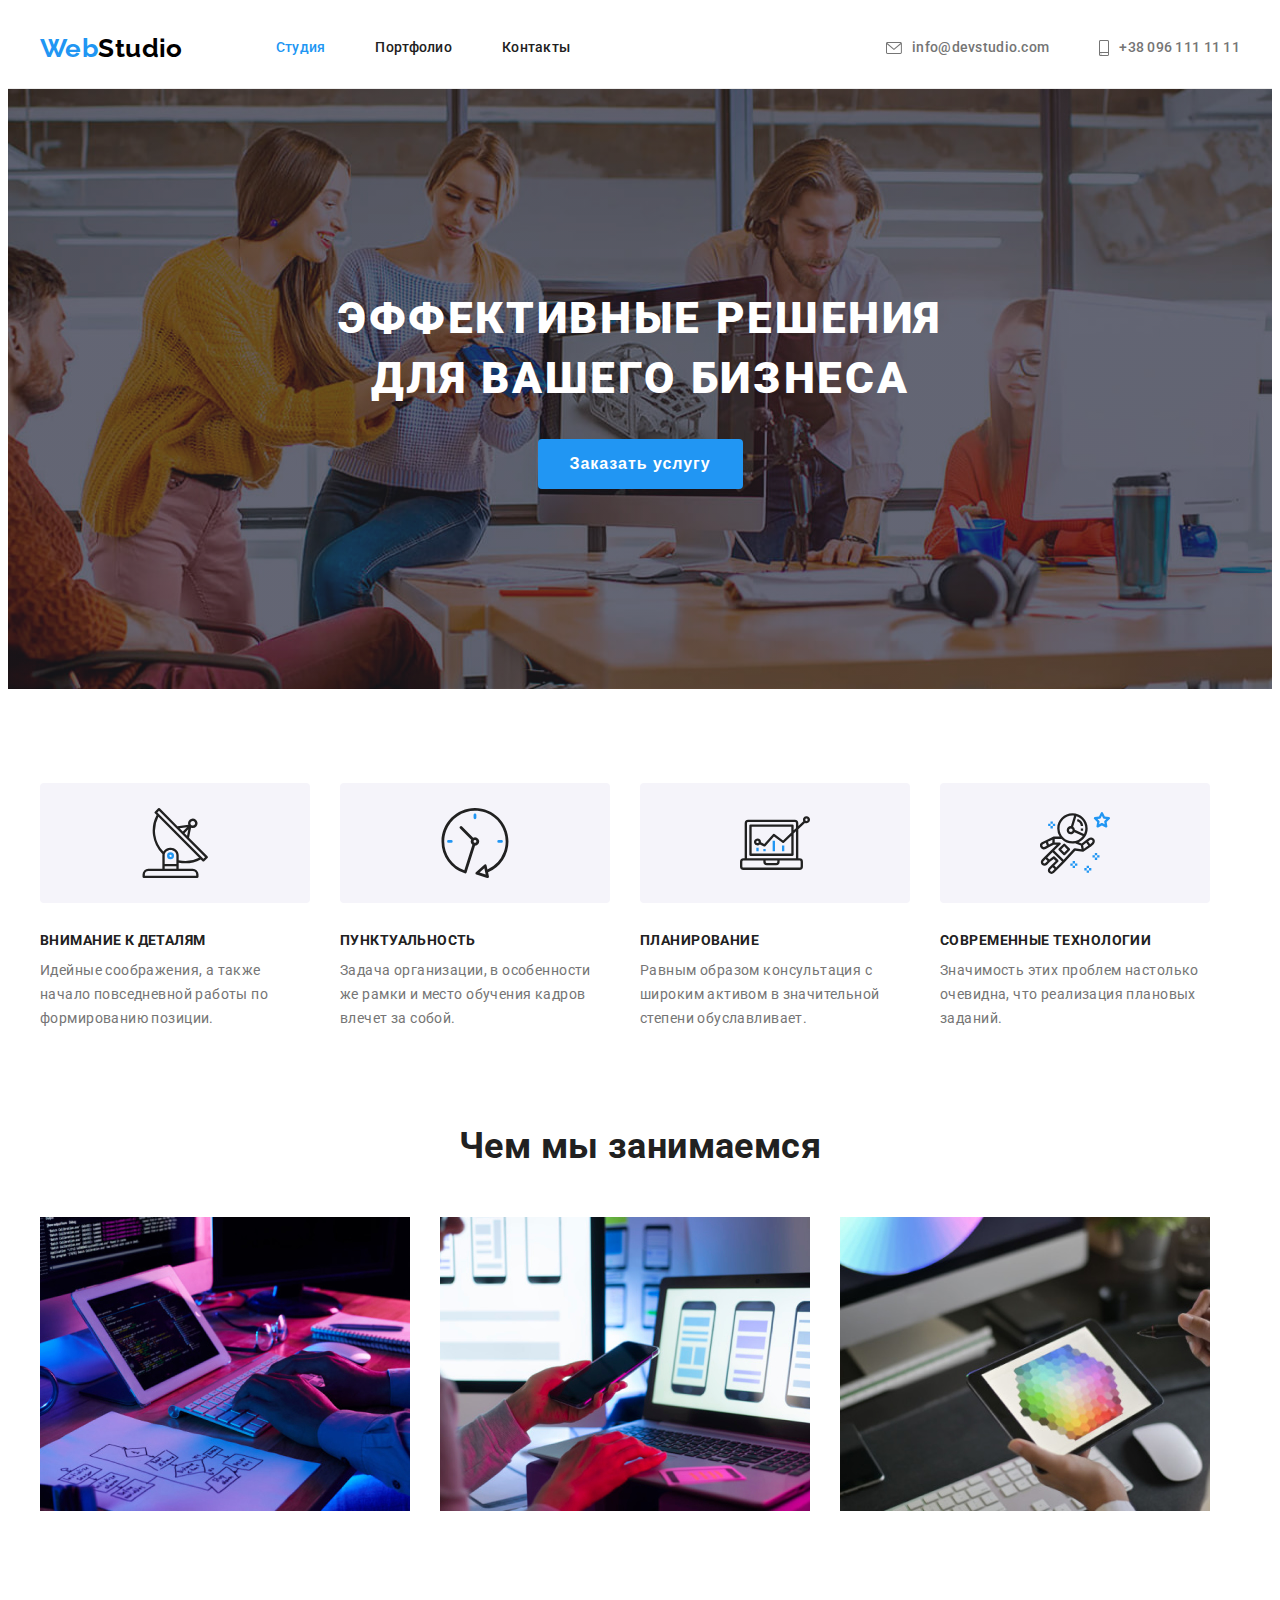
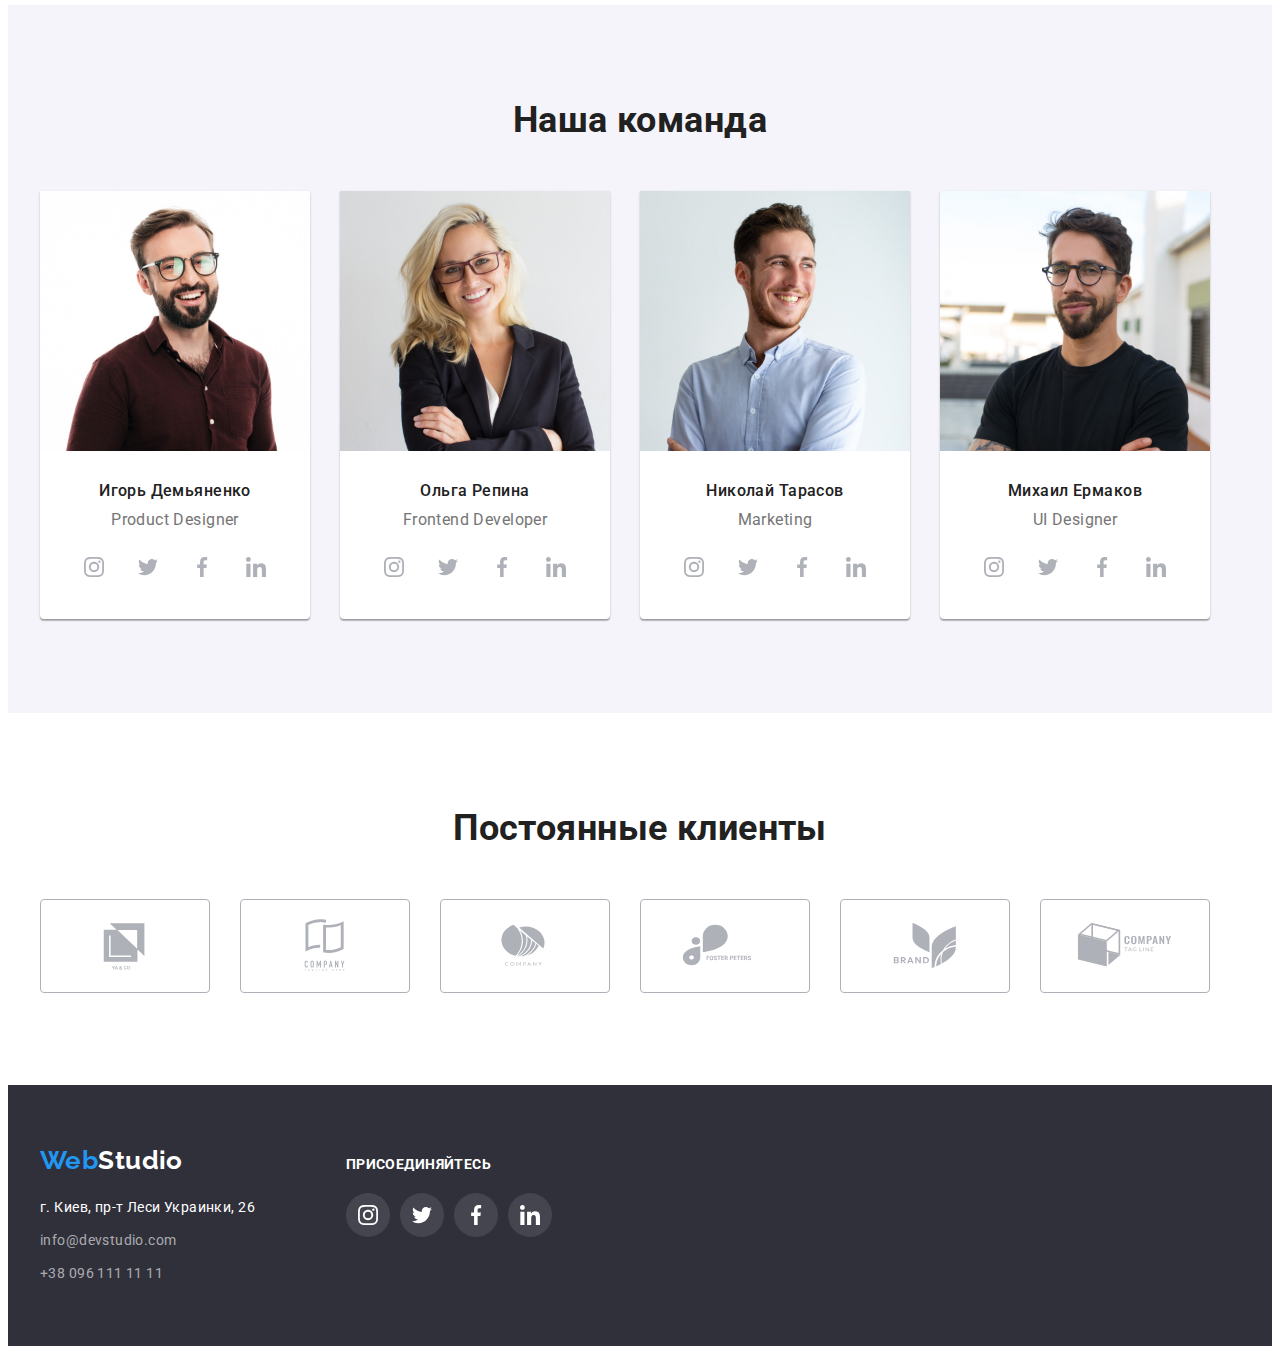
==== index.html @ b73046c8 "Initial commit" ====
<!DOCTYPE html>
<html lang="ru">
   <head>
      <meta charset="UTF-8" />
      <meta http-equiv="X-UA-Compatible" content="IE=edge" />
      <meta name="viewport" content="width=device-width, initial-scale=1.0" />
      <title>WebStudio</title>
      <link rel="preconnect" href="https://fonts.googleapis.com" />
      <link rel="preconnect" href="https://fonts.gstatic.com" crossorigin />
      <link
         href="https://fonts.googleapis.com/css2?family=Raleway:wght@700&family=Roboto:wght@400;500;700;900&display=swap"
         rel="stylesheet"
      />
      <link
         rel="stylesheet"
         href="https://cdnjs.cloudflare.com/ajax/libs/modern-normalize/1.1.0/modern-normalize.min.css"
         integrity="sha512-wpPYUAdjBVSE4KJnH1VR1HeZfpl1ub8YT/NKx4PuQ5NmX2tKuGu6U/JRp5y+Y8XG2tV+wKQpNHVUX03MfMFn9Q=="
         crossorigin="anonymous"
         referrerpolicy="no-referrer"
      />
      <link rel="stylesheet" href="./css/styles.css" />
   </head>
   <body>
      <!-- head of title -->
      <header class="header">
         <div class="container header-flex">
            <!-- navigations -->
            <nav class="header-flex">
               <!-- logo -->
               <a class="logo link" href="./index.html">
                  <span class="logo-web">Web</span>Studio
               </a>
               <ul class="list nav-bar">
                  <li class="nav-item">
                     <a class="nav-link current link" href="./index.html">Студия</a>
                  </li>
                  <li class="nav-item">
                     <a class="nav-link link" href="./portfolio.html">Портфолио</a>
                  </li>
                  <li class="nav-item"><a class="nav-link link" href="">Контакты</a></li>
               </ul>
            </nav>
            <!-- address: mail and tel -->
            <ul class="list nav-bar">
               <li class="nav-item">
                  <a class="contact link" href="mailto:info@devstudio.com"
                     ><svg class="nav-svg" width="16" height="12">
                        <use href="./images/icons.svg#mail"></use></svg
                     >info@devstudio.com</a
                  >
               </li>
               <li class="nav-item">
                  <a class="contact link" href="tel:+380961111111">
                     <svg class="nav-svg" width="10" height="16">
                        <use href="./images/icons.svg#phone"></use></svg
                     >+38 096 111 11 11</a
                  >
               </li>
            </ul>
         </div>
      </header>
      <!-- main content -->
      <main>
         <!-- hero -->
         <section class="hero">
            <div class="container">
               <h1 class="hero-title">Эффективные решения для вашего бизнеса</h1>
               <button class="hero-button" type="button">Заказать услугу</button>
            </div>
         </section>
         <!-- features -->
         <section class="section">
            <div class="container">
               <!--? hide h2 -->
               <h2 class="hide">Преимущества</h2>
               <ul class="list features">
                  <li class="features-item">
                     <div class="features-svg">
                        <svg class="features-svg-icon" width="70" height="70">
                           <use href="./images/icons.svg#features-1"></use>
                        </svg>
                     </div>
                     <h3 class="features-title">Внимание к деталям</h3>
                     <p class="features-text">
                        Идейные соображения, а также начало повседневной работы по формированию
                        позиции.
                     </p>
                  </li>
                  <li class="features-item">
                     <div class="features-svg">
                        <svg class="features-svg-icon" width="70" height="70">
                           <use href="./images/icons.svg#features-2"></use>
                        </svg>
                     </div>
                     <h3 class="features-title">Пунктуальность</h3>
                     <p class="features-text">
                        Задача организации, в особенности же рамки и место обучения кадров влечет за
                        собой.
                     </p>
                  </li>
                  <li class="features-item">
                     <div class="features-svg">
                        <svg class="features-svg-icon" width="70" height="70">
                           <use href="./images/icons.svg#features-3"></use>
                        </svg>
                     </div>
                     <h3 class="features-title">Планирование</h3>
                     <p class="features-text">
                        Равным образом консультация с широким активом в значительной степени
                        обуславливает.
                     </p>
                  </li>
                  <li class="features-item">
                     <div class="features-svg">
                        <svg class="features-svg-icon" width="70" height="70">
                           <use href="./images/icons.svg#features-4"></use>
                        </svg>
                     </div>
                     <h3 class="features-title">Современные технологии</h3>
                     <p class="features-text">
                        Значимость этих проблем настолько очевидна, что реализация плановых заданий.
                     </p>
                  </li>
               </ul>
            </div>
         </section>
         <!-- works -->
         <section class="works-section">
            <div class="container">
               <h2 class="section-title works-title">Чем мы занимаемся</h2>
               <ul class="list works">
                  <li class="works-item">
                     <img src="./images/img-1.jpg" width="370" height="294" alt="разработка ПО" />
                  </li>
                  <li class="works-item">
                     <img
                        src="./images/img-2.jpg"
                        width="370"
                        height="294"
                        alt="разработка макета приложения на смартфон"
                     />
                  </li>
                  <li class="works-item">
                     <img
                        src="./images/img-3.jpg"
                        width="370"
                        height="294"
                        alt="разработка графической части"
                     />
                  </li>
               </ul>
            </div>
         </section>
         <!-- workers -->
         <section class="section worker">
            <div class="container">
               <h2 class="section-title worker-title">Наша команда</h2>
               <ul class="list worker-list">
                  <li class="worker-card">
                     <img
                        width="270"
                        height="260"
                        src="./images/img-4.jpg"
                        alt="фото первого члена команды"
                     />
                     <div class="card">
                        <h3 class="worker-name">Игорь Демьяненко</h3>
                        <p class="worker-position">Product Designer</p>
                        <ul class="social list">
                           <li class="social-svg">
                              <a class="social-link" href="https://www.instagram.com/"
                                 ><svg width="20" height="20">
                                    <use
                                       class="social-icon"
                                       href="./images/icons.svg#instagram"
                                    ></use></svg
                              ></a>
                           </li>
                           <li class="social-svg">
                              <a class="social-link" href="https://twitter.com/"
                                 ><svg width="20" height="20">
                                    <use
                                       class="social-icon"
                                       href="./images/icons.svg#twitter"
                                    ></use></svg
                              ></a>
                           </li>
                           <li class="social-svg">
                              <a class="social-link" href="https://www.facebook.com/"
                                 ><svg width="20" height="20">
                                    <use
                                       class="social-icon"
                                       href="./images/icons.svg#facebook"
                                    ></use></svg
                              ></a>
                           </li>
                           <li class="social-svg">
                              <a class="social-link" href="https://www.linkedin.com/"
                                 ><svg width="20" height="20">
                                    <use
                                       class="social-icon"
                                       href="./images/icons.svg#linkedin"
                                    ></use></svg
                              ></a>
                           </li>
                        </ul>
                     </div>
                  </li>
                  <li class="worker-card">
                     <img
                        width="270"
                        height="260"
                        src="./images/img-5.jpg"
                        alt="фото второго члена команды"
                     />
                     <div class="card">
                        <h3 class="worker-name">Ольга Репина</h3>
                        <p class="worker-position">Frontend Developer</p>
                        <ul class="social list">
                           <li class="social-svg">
                              <a class="social-link" href="https://www.instagram.com/"
                                 ><svg width="20" height="20">
                                    <use
                                       class="social-icon"
                                       href="./images/icons.svg#instagram"
                                    ></use></svg
                              ></a>
                           </li>
                           <li class="social-svg">
                              <a class="social-link" href="https://twitter.com/"
                                 ><svg width="20" height="20">
                                    <use
                                       class="social-icon"
                                       href="./images/icons.svg#twitter"
                                    ></use></svg
                              ></a>
                           </li>
                           <li class="social-svg">
                              <a class="social-link" href="https://www.facebook.com/"
                                 ><svg width="20" height="20">
                                    <use
                                       class="social-icon"
                                       href="./images/icons.svg#facebook"
                                    ></use></svg
                              ></a>
                           </li>
                           <li class="social-svg">
                              <a class="social-link" href="https://www.linkedin.com/"
                                 ><svg width="20" height="20">
                                    <use
                                       class="social-icon"
                                       href="./images/icons.svg#linkedin"
                                    ></use></svg
                              ></a>
                           </li>
                        </ul>
                     </div>
                  </li>
                  <li class="worker-card">
                     <img
                        width="270"
                        height="260"
                        src="./images/img-6.jpg"
                        alt="фото третьего члена команды"
                     />
                     <div class="card">
                        <h3 class="worker-name">Николай Тарасов</h3>
                        <p class="worker-position">Marketing</p>
                        <ul class="social list">
                           <li class="social-svg">
                              <a class="social-link" href="https://www.instagram.com/"
                                 ><svg width="20" height="20">
                                    <use
                                       class="social-icon"
                                       href="./images/icons.svg#instagram"
                                    ></use></svg
                              ></a>
                           </li>
                           <li class="social-svg">
                              <a class="social-link" href="https://twitter.com/"
                                 ><svg width="20" height="20">
                                    <use
                                       class="social-icon"
                                       href="./images/icons.svg#twitter"
                                    ></use></svg
                              ></a>
                           </li>
                           <li class="social-svg">
                              <a class="social-link" href="https://www.facebook.com/"
                                 ><svg width="20" height="20">
                                    <use
                                       class="social-icon"
                                       href="./images/icons.svg#facebook"
                                    ></use></svg
                              ></a>
                           </li>
                           <li class="social-svg">
                              <a class="social-link" href="https://www.linkedin.com/"
                                 ><svg width="20" height="20">
                                    <use
                                       class="social-icon"
                                       href="./images/icons.svg#linkedin"
                                    ></use></svg
                              ></a>
                           </li>
                        </ul>
                     </div>
                  </li>
                  <li class="worker-card">
                     <img
                        width="270"
                        height="260"
                        src="./images/img-7.jpg"
                        alt="фото четвертого члена команды"
                     />
                     <div class="card">
                        <h3 class="worker-name">Михаил Ермаков</h3>
                        <p class="worker-position">UI Designer</p>
                        <ul class="social list">
                           <li class="social-svg">
                              <a class="social-link" href="https://www.instagram.com/"
                                 ><svg width="20" height="20">
                                    <use
                                       class="social-icon"
                                       href="./images/icons.svg#instagram"
                                    ></use></svg
                              ></a>
                           </li>
                           <li class="social-svg">
                              <a class="social-link" href="https://twitter.com/"
                                 ><svg width="20" height="20">
                                    <use
                                       class="social-icon"
                                       href="./images/icons.svg#twitter"
                                    ></use></svg
                              ></a>
                           </li>
                           <li class="social-svg">
                              <a class="social-link" href="https://www.facebook.com/"
                                 ><svg width="20" height="20">
                                    <use
                                       class="social-icon"
                                       href="./images/icons.svg#facebook"
                                    ></use></svg
                              ></a>
                           </li>
                           <li class="social-svg">
                              <a class="social-link" href="https://www.linkedin.com/"
                                 ><svg width="20" height="20">
                                    <use
                                       class="social-icon"
                                       href="./images/icons.svg#linkedin"
                                    ></use></svg
                              ></a>
                           </li>
                        </ul>
                     </div>
                  </li>
               </ul>
            </div>
         </section>
         <!-- clients -->
         <section class="section">
            <div class="container">
               <h2 class="clients-title">Постоянные клиенты</h2>
               <ul class="list clients-list">
                  <li class="clients-item">
                     <a href="" class="clients-link">
                        <svg width="106" height="60" class="clients-icon">
                           <use href="./images/icons.svg#logo"></use>
                        </svg>
                     </a>
                  </li>
                  <li class="clients-item">
                     <a href="" class="clients-link">
                        <svg width="106" height="60" class="clients-icon">
                           <use href="./images/icons.svg#logo-1"></use>
                        </svg>
                     </a>
                  </li>
                  <li class="clients-item">
                     <a href="" class="clients-link">
                        <svg width="106" height="60" class="clients-icon">
                           <use href="./images/icons.svg#logo-2"></use>
                        </svg>
                     </a>
                  </li>
                  <li class="clients-item">
                     <a href="" class="clients-link">
                        <svg width="106" height="60" class="clients-icon">
                           <use href="./images/icons.svg#logo-3"></use>
                        </svg>
                     </a>
                  </li>
                  <li class="clients-item">
                     <a href="" class="clients-link">
                        <svg width="106" height="60" class="clients-icon">
                           <use href="./images/icons.svg#logo-4"></use>
                        </svg>
                     </a>
                  </li>
                  <li class="clients-item">
                     <a href="" class="clients-link">
                        <svg width="106" height="60" class="clients-icon">
                           <use href="./images/icons.svg#logo-5"></use>
                        </svg>
                     </a>
                  </li>
               </ul>
            </div>
         </section>
      </main>
      <!-- content of footer -->
      <footer class="footer">
         <div class="container flex-container">
            <!-- logo -->
            <div class="footer-address">
               <a class="logo link" href="./index.html">
                  <span class="logo-web">Web</span><span class="logo-studio">Studio</span>
               </a>
               <address class="address">
                  <ul class="list">
                     <li class="address-item">
                        <a class="footer-physical link" href="">г. Киев, пр-т Леси Украинки, 26</a>
                     </li>
                     <li class="address-item">
                        <a class="footer-contact link" href="mailto:info@devstudio.com"
                           >info@devstudio.com</a
                        >
                     </li>
                     <li class="address-item">
                        <a class="footer-contact link" href="tel:+380961111111"
                           >+38 096 111 11 11</a
                        >
                     </li>
                  </ul>
               </address>
            </div>
            <div class="footer-social">
               <strong class="action">присоединяйтесь</strong>
               <ul class="social list">
                  <li class="social-svg">
                     <a class="social-link" href="https://www.instagram.com/"
                        ><svg width="20" height="20">
                           <use class="social-icon" href="./images/icons.svg#instagram"></use></svg
                     ></a>
                  </li>
                  <li class="social-svg">
                     <a class="social-link" href="https://twitter.com/"
                        ><svg width="20" height="20">
                           <use class="social-icon" href="./images/icons.svg#twitter"></use></svg
                     ></a>
                  </li>
                  <li class="social-svg">
                     <a class="social-link" href="https://www.facebook.com/"
                        ><svg width="20" height="20">
                           <use class="social-icon" href="./images/icons.svg#facebook"></use></svg
                     ></a>
                  </li>
                  <li class="social-svg">
                     <a class="social-link" href="https://www.linkedin.com/"
                        ><svg width="20" height="20">
                           <use class="social-icon" href="./images/icons.svg#linkedin"></use></svg
                     ></a>
                  </li>
               </ul>
            </div>
         </div>
      </footer>
   </body>
</html>
---- css/styles.css ----
:root {
   --text-color: #212121;
   --second-text-color: #757575;
   --accent-color: #2196F3;
   --main-color: #FFFFFF;
   --theme-color: #F5F4FA;
   --second-theme-color: #2F303A;
   --icons-color: #AFB1B8;

   /* Grid */
   --items: 1;
   --indent: 30px;
}
body {
   font-family: 'Roboto', sans-serif;
   color: var(--text-color);
   background-color: var(--main-color);
   font-size: 14px;
   letter-spacing: 0.03em;
}
h1, h2, h3, h4, h5, h6, p, ul {
   margin: 0;
   padding: 0;
}
img {
   display: block;
}

/** Utility class */

.list {
   list-style: none;
}
.link {
   text-decoration: none;
   color: var(--text-color);
   padding: 0;
   margin: 0;
}
.section-title {
   font-weight: 700;
   font-size: 36px;
   line-height: 1.17;
   text-align: center; 
}
.container {
   width: 1200px;
   margin-left: auto;
   margin-right: auto;
   padding-left: 15px;
   padding-right: 15px;
}
.section {
   padding-top: 94px;
   padding-bottom: 94px;
}
.flex-container {
   display: flex;
   flex-wrap: wrap;
   align-items: baseline;
}
.hide {
   position: absolute;
   white-space: nowrap;
   width: 1px;
   height: 1px;
   overflow: hidden;
   border: 0;
   padding: 0;
   clip: rect(0 0 0 0);
   clip-path: inset(50%);
   margin: -1px;
}
/*
   |============================
   | Grid in flex-box
   |============================
*/
.grid {
   display: flex;
   flex-wrap: wrap;
   margin: calc(-1 * var(--indent) / 2);
}
.grid-item {
   flex-basis: calc((100% - var(--indent) * var(--items)) / var(--items));
   margin: calc(var(--indent) / 2);
}

/** HEADER */
.header {
   border-bottom: 1px solid #ECECEC
}
.nav-bar {
   display: flex;
   margin-left: auto;
}
.contact.link {
   display: flex;
   align-items: center;
}
.nav-svg {
   margin-right: 10px;
   fill: var(--second-text-color);
}
.header-flex {
   display: flex;
   align-items: center;
}
/*! 2 способа запомнить  */
/* .nav-item:not(:first-child) {
   margin-left: 50px;
} */
.nav-item + .nav-item {
   margin-left: 50px; 
}
.logo {
   display: block;
   padding: 24px 0;
   margin-right: 93px;

   font-family: 'Raleway', sans-serif;
   font-weight: 700;
   font-size: 26px;
   line-height: 1.19;
   color: #000000;
}
.logo-web {
   color: var(--accent-color);
}
.logo-studio {
   color: var(--main-color);
}
.nav-link,
.contact {
   padding: 32px 0;
   display: block;
   
   font-weight: 500;
   line-height: 1.14;
   letter-spacing: 0.02em;
   color: var(--text-color);
}  
.contact {
   color: var(--second-text-color);
}
.nav-link:hover,
.nav-link:focus,
.contact:focus,
.contact:hover,
.current {
   color: var(--accent-color);
}
.nav-link:hover .nav-svg,
.nav-link:focus .nav-svg,
.contact:focus .nav-svg,
.contact:hover .nav-svg {
   fill: currentColor;
}

/* * HERO SECTION */

.hero {
   background-image: 
      linear-gradient(rgba(47, 48, 58, 0.4), rgba(47, 48, 58, 0.4)),
      url(../images/hero.jpg);
   background-color: #C4C4C4;
   margin: 0 auto;
   max-width: 1600px;
   background-position: center;
   padding-top: 200px;
   padding-bottom: 200px;
}
.hero-title {
   max-width: 700px;
   margin-left: auto;
   margin-right: auto;
   font-weight: 900;
   font-size: 44px;
   line-height: 1.36;
   text-align: center;
   letter-spacing: 0.06em;
   text-transform: uppercase;
   color: var(--main-color);
}
.hero-button {
   margin-top: 30px;
   margin-left: auto;
   margin-right: auto;
   padding: 10px 32px;
   border: none;
   border-radius: 4px;

   background-color: var(--accent-color);
   font-weight: 700;
   font-size: 16px;
   line-height: 1.88;
   display: flex;
   align-items: center;
   text-align: center;
   letter-spacing: 0.06em;
   cursor: pointer;
   color: var(--main-color);
}
.hero-button:focus,
.hero-button:hover {
   background-color: #188CE8;
}

/* * FEATURES SECTION */
.features {
   display: flex;
}
.features-item {
   flex-basis: 270px;
}
.features-item + .features-item {
   margin-left: 30px;
}
.features-svg {
   display: flex;
   width: 270px;
   height: 120px;
   background-color: var(--theme-color);
   align-items: center;
   justify-content: center;
   border-radius: 4px;
   margin-bottom: 30px;
}
.features-title {
   margin-bottom: 10px;
   font-weight: 700;
   line-height: 1.14;
   text-transform: uppercase;
   font-size: 14px;
}
.features-text {
   font-weight: 400;
   line-height: 1.71;
   text-align: left;
   vertical-align: top;
   color: var(--second-text-color);
}

/* * WORKS SECTION */
.works-section {
   padding-bottom: 94px;
}
.works {
   display: flex;
}
.works-title {
   margin-bottom: 50px;
}
.works-item + .works-item {
   margin-left: 30px;
}

/* * WORKERS SECTION */

.worker {
   background-color: var(--theme-color);
}
.worker-list {
   display: flex;
}
.card {
   text-align: center;
   padding-top: 30px;
   padding-bottom: 30px;
}
.worker-title {
   margin-bottom: 50px;
}
.worker-card {
   flex-basis: 270px;
   background-color: var(--main-color);
   font-size: 16px;
   line-height: 1.19;
   box-shadow: 0px 1px 3px rgba(0, 0, 0, 0.12),
   0px 1px 1px rgba(0, 0, 0, 0.14),
   0px 2px 1px rgba(0, 0, 0, 0.2);
   border-radius: 0px 0px 4px 4px;
}
.worker-card+.worker-card {
   margin-left: 30px;
}
.worker-name {
   margin-bottom: 10px;
   font-weight: 500;
   font-size: 16px;
}
.worker-position {
   margin-bottom: 16px;
   font-weight: 400;
   color: var(--second-text-color);
}
.social {
   display: flex;
   justify-content: center;
}
.social-svg:not(:last-child) {
   margin-right: 10px;
}
.social-link {
   display: flex;
   width: 44px;
   height: 44px;
   border-radius: 50%;
   align-items: center;
   justify-content: center;
}
.social-link:hover .social-icon,
.social-link:focus .social-icon {
   fill: var(--main-color);
}
.social-link:hover,
.social-link:focus {
   background-color: var(--accent-color);
}
.social-icon {
   fill: var(--icons-color);
}
/* * PROJECTS */
.buttons-list {
   display: flex;
   margin-bottom: 50px;
   justify-content: center;
}
.project-button:focus,
.project-button:hover,
.project-button.active {
   background-color: var(--accent-color);
   color: var(--main-color);
   box-shadow: 0px 3px 1px rgba(0, 0, 0, 0.1),
   0px 1px 2px rgba(0, 0, 0, 0.08),
   0px 2px 2px rgba(0, 0, 0, 0.12);
}
.project-button {
   border: none;
   border-radius: 4px;
   padding: 6px 22px;

   background-color: var(--theme-color);
   color: var(--text-color);
   font-weight: 500;
   font-size: 16px;
   line-height: 1.62;
   text-align: center;
   cursor: pointer;
}
.buttons-item+.buttons-item {
   margin-left: 8px;
}
/*! 2 способа позиционирования  */
/* .project-list {
   display: flex;
   flex-wrap: wrap;
   justify-content: space-between;
}
.project-card {
   width: 370px;
   margin-bottom: 30px;
}
.project-card:nth-last-child(-n+3) {
   margin: 0;
} */
.project-list {
   --items: 9;
}
.card-container {
   padding: 24px 20px;
   border-left: 1px solid #EEEEEE;
   border-bottom: 1px solid #EEEEEE;
   border-right: 1px solid #EEEEEE;
}
.project-link {
   display: block;
}
.project-link:hover,
.project-link:focus {
   box-shadow: 0px 1px 1px rgba(0, 0, 0, 0.12),
   0px 4px 4px rgba(0, 0, 0, 0.06),
   1px 4px 6px rgba(0, 0, 0, 0.16);
}
.project-title {
   margin-bottom: 4px;
   text-align: left;
   font-weight: 700;
   font-size: 18px;
   line-height: 2;
   letter-spacing: 0.06em;
}
.project-text {
   text-align: left;
   font-weight: 400;
   font-size: 16px;
   line-height: 1.88;
   color: var(--second-text-color);
}

/* * CLIENTS  */
.clients-title {
   margin-bottom: 50px;
   font-weight: 700;
   font-size: 36px;
   line-height: 1.17;
   text-align: center;
}
.clients-list {
   display: flex;
}
.clients-item {
   width: 170px;
   height: 92px;
}
.clients-item+.clients-item {
   margin-left: 30px;
}
.clients-link {
   display: flex;
   height: 100%;
   justify-content: center;
   align-items: center;
   border: 1px solid var(--icons-color);
   border-radius: 4px;
}
.clients-link:hover .clients-icon,
.clients-link:focus .clients-icon{
   fill: var(--accent-color);
}
.clients-link:hover,
.clients-link:focus {
   border-color: var(--accent-color);
}
.clients-icon {
   fill: var(--icons-color);
}

/* * FOOTER CONTENT * */

.footer {
   padding-top: 60px;
   background-color: var(--second-theme-color);
   padding-bottom: 60px;
}
.footer .logo {
   padding: 0;
   margin-bottom: 20px;
}
.address-item + .address-item {
   margin-top: 9px;
}
.footer-contact {
   font-weight: 400;
   line-height: 1.71;
   color: rgba(255, 255, 255, 0.6);
   font-style: normal;
}
.footer-physical {
   color: var(--main-color);
   font-weight: 400;
   line-height: 1.71;
   font-style: normal;
}
.footer-contact:hover,
.footer-contact:focus
{
   color: var(--accent-color);
}
.flex {
   display: flex;
}
.footer-social {
   margin-left: 70px;
}
.action {
   display: block;
   color: var(--main-color);
   font-weight: 700;
   text-transform: uppercase;
   line-height: 1.14;
   margin-bottom: 20px;
}
.footer-social {
   align-items: baseline;
}
.footer-social .social-link {
   background-color: rgba(255, 255, 255, 0.1);
}
.footer-social .social-icon {
   fill: var(--main-color);
}
.footer-social .social-link:hover,
.footer-social .social-link:focus {
   background-color: var(--accent-color);
}
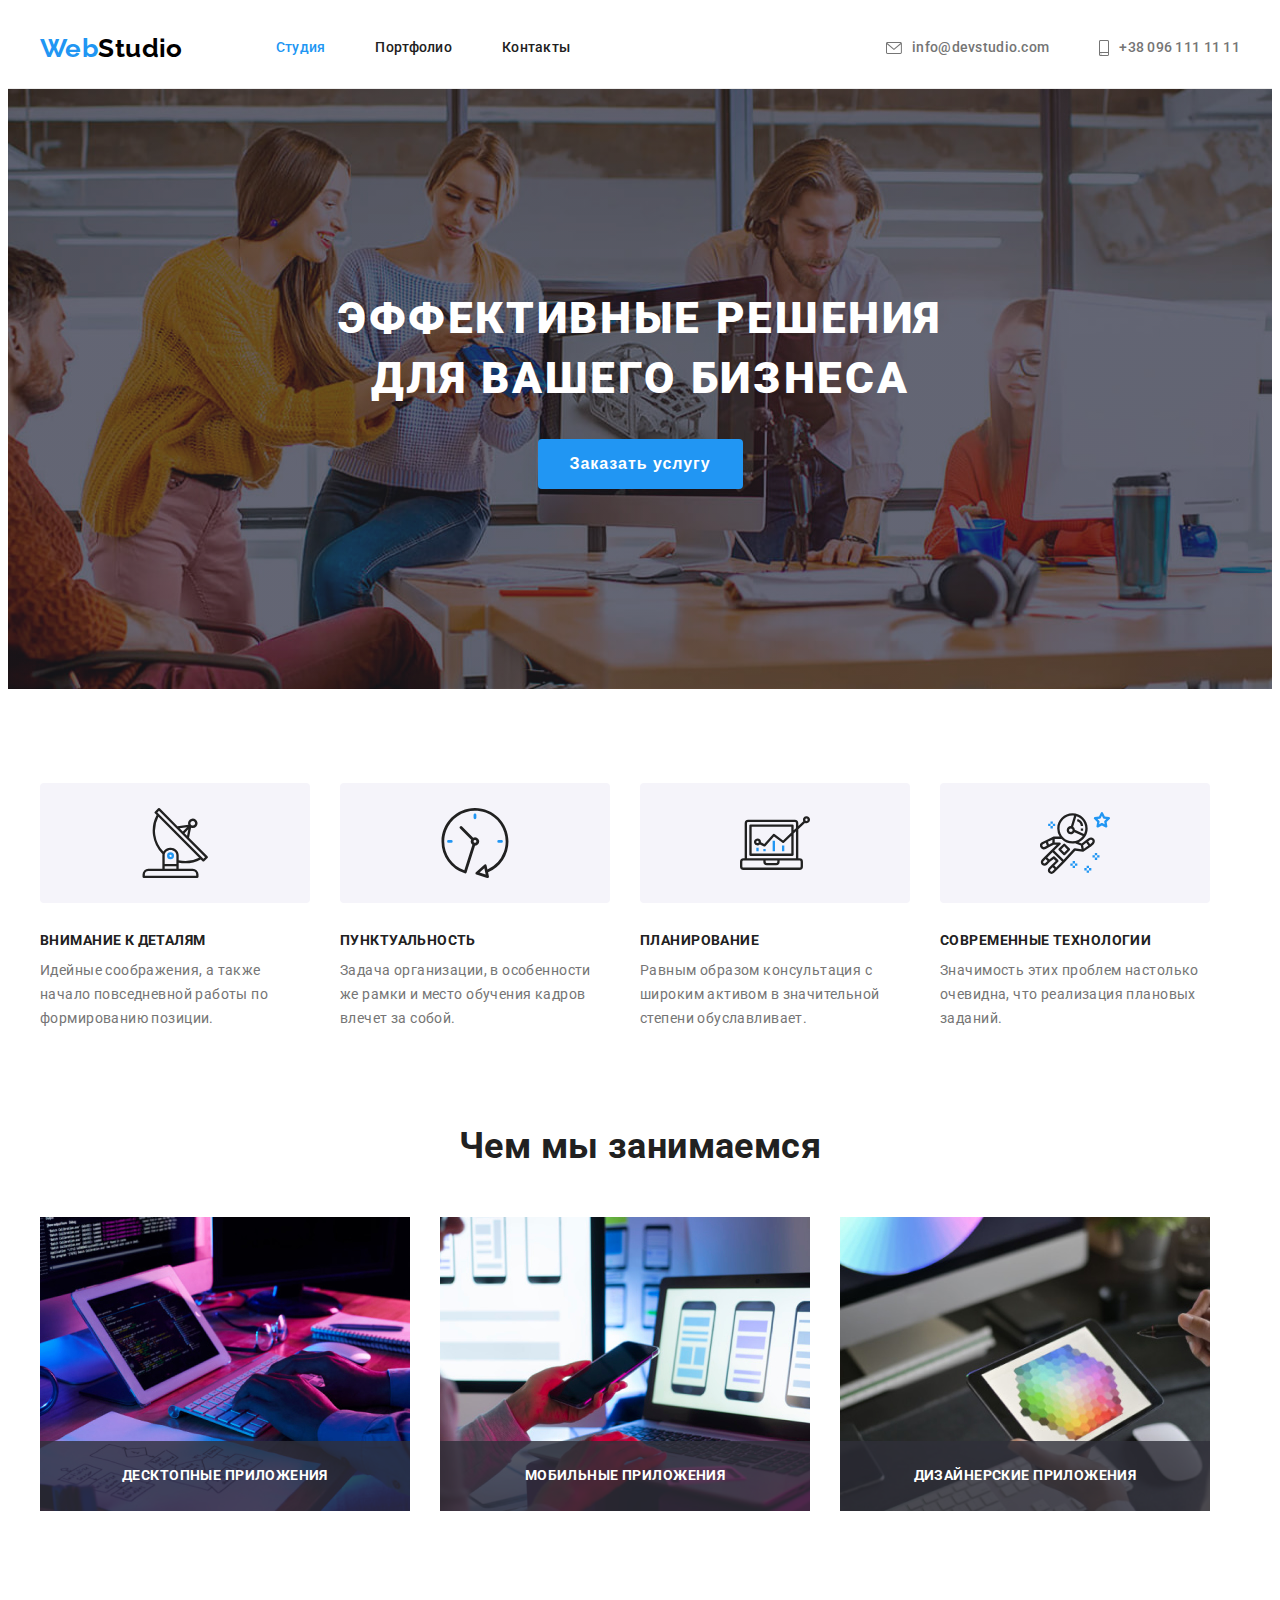
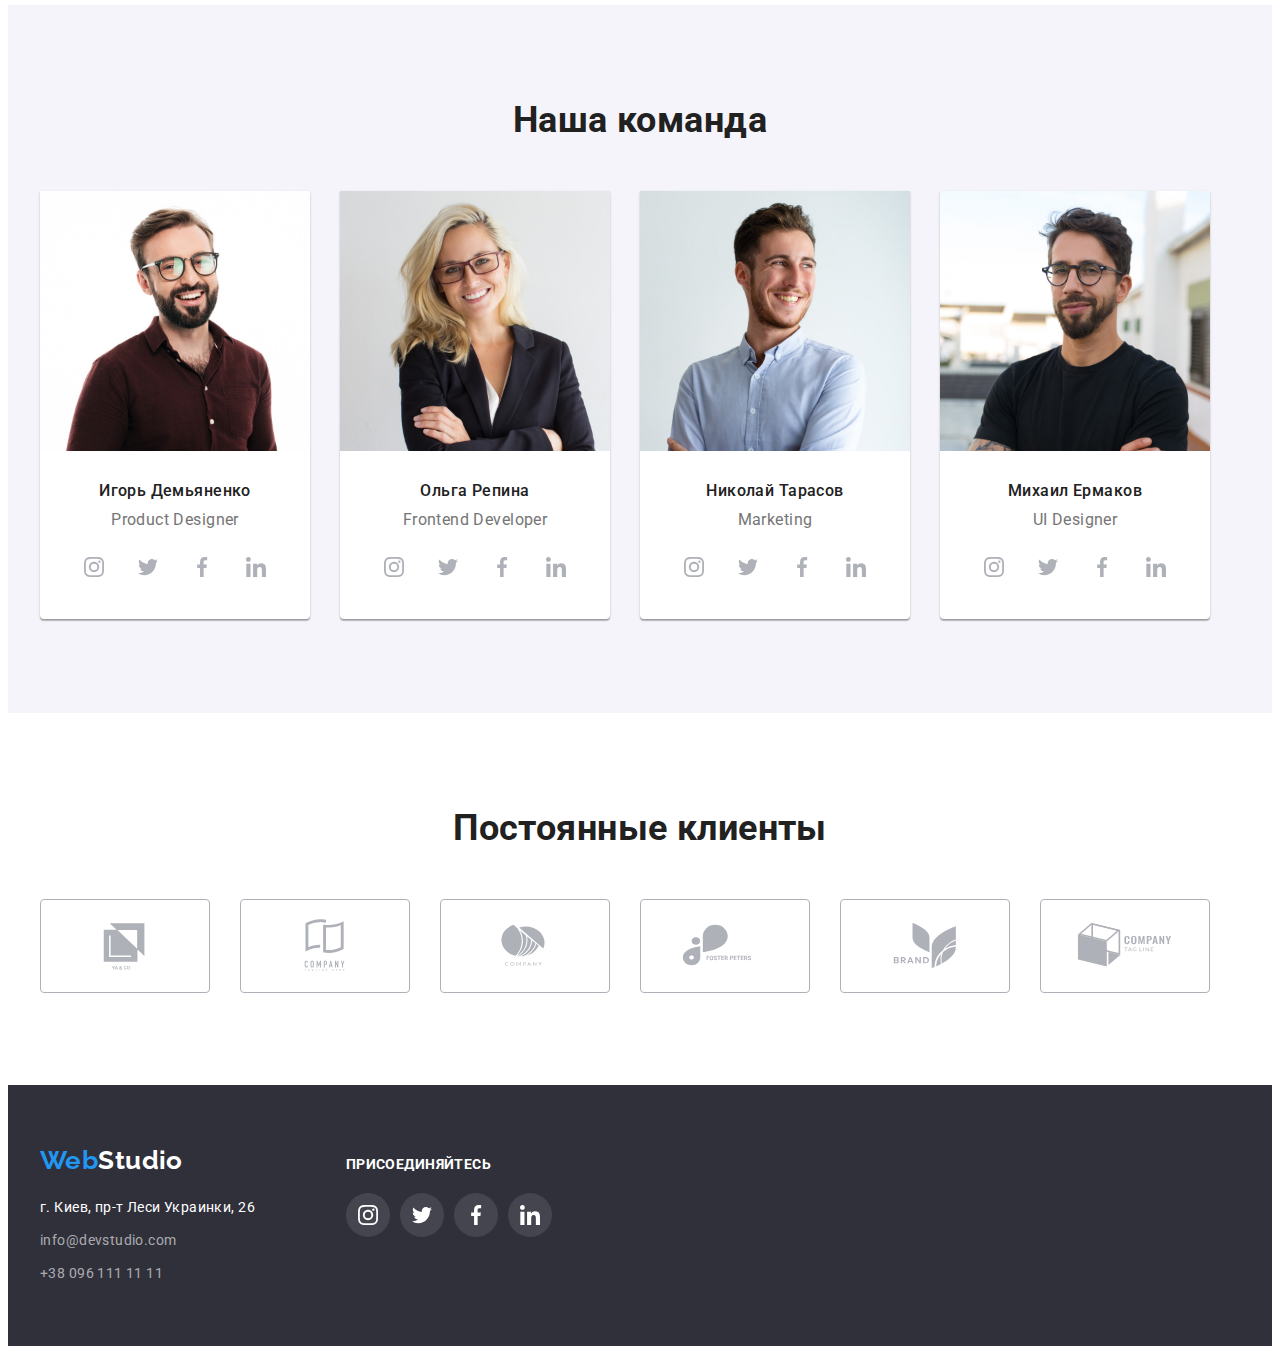
==== commit 9d763fd8: "+works section" ====
--- a/index.html
+++ b/index.html
@@ -130,23 +130,37 @@
                <h2 class="section-title works-title">Чем мы занимаемся</h2>
                <ul class="list works">
                   <li class="works-item">
-                     <img src="./images/img-1.jpg" width="370" height="294" alt="разработка ПО" />
+                     <img
+                        src="./images/img-1.jpg"
+                        width="370"
+                        height="294"
+                        alt="Десктопные приложения"
+                     />
+                     <div class="works-text">
+                        Десктопные приложения
+                     </div>
                   </li>
                   <li class="works-item">
                      <img
                         src="./images/img-2.jpg"
                         width="370"
                         height="294"
-                        alt="разработка макета приложения на смартфон"
-                     />
+                        alt="Мобильные приложения"
+                     />
+                     <div class="works-text">
+                        Мобильные приложения
+                     </div>
                   </li>
                   <li class="works-item">
                      <img
                         src="./images/img-3.jpg"
                         width="370"
                         height="294"
-                        alt="разработка графической части"
-                     />
+                        alt="Дизайнерские приложения"
+                     />
+                     <div class="works-text">
+                        Дизайнерские приложения
+                     </div>
                   </li>
                </ul>
             </div>
--- a/css/styles.css
+++ b/css/styles.css
@@ -101,6 +101,10 @@
 .nav-svg {
    margin-right: 10px;
    fill: var(--second-text-color);
+
+   transition-property: fill;
+   transition-duration: 250ms;
+   transition-timing-function: cubic-bezier(0.4, 0, 0.2, 1);
 }
 .header-flex {
    display: flex;
@@ -139,6 +143,10 @@
    line-height: 1.14;
    letter-spacing: 0.02em;
    color: var(--text-color);
+
+   transition-property: color;
+   transition-duration: 250ms;
+   transition-timing-function: cubic-bezier(0.4, 0, 0.2, 1);
 }  
 .contact {
    color: var(--second-text-color);
@@ -200,6 +208,10 @@
    letter-spacing: 0.06em;
    cursor: pointer;
    color: var(--main-color);
+
+   transition-property: background-color;
+   transition-duration: 250ms;
+   transition-timing-function: cubic-bezier(0.4, 0, 0.2, 1);
 }
 .hero-button:focus,
 .hero-button:hover {
@@ -251,10 +263,28 @@
 .works-title {
    margin-bottom: 50px;
 }
+.works-item {
+   position: relative;
+}
 .works-item + .works-item {
    margin-left: 30px;
 }
-
+.works-text {
+   position: absolute;
+   bottom: 0;
+   height: 70px;
+   width: 370px;
+   
+   display: flex;
+   align-items: center;
+   justify-content: center;
+   
+   font-weight: 700;
+   line-height: 1.14;
+   text-transform: uppercase;
+   color: var(--main-color);
+   background-color: rgba(47, 48, 58, 0.8);
+}
 /* * WORKERS SECTION */
 
 .worker {
@@ -308,6 +338,10 @@
    border-radius: 50%;
    align-items: center;
    justify-content: center;
+
+   transition-property: background-color;
+   transition-duration: 250ms;
+   transition-timing-function: cubic-bezier(0.4, 0, 0.2, 1);
 }
 .social-link:hover .social-icon,
 .social-link:focus .social-icon {
@@ -319,12 +353,33 @@
 }
 .social-icon {
    fill: var(--icons-color);
+
+   transition-property: fill;
+   transition-duration: 250ms;
+   transition-timing-function: cubic-bezier(0.4, 0, 0.2, 1);
 }
 /* * PROJECTS */
 .buttons-list {
    display: flex;
    margin-bottom: 50px;
    justify-content: center;
+}
+.project-button {
+   border: none;
+   border-radius: 4px;
+   padding: 6px 22px;
+
+   font-weight: 500;
+   font-size: 16px;
+   line-height: 1.62;
+   text-align: center;
+
+   cursor: pointer;
+   background-color: var(--theme-color);
+   color: var(--text-color);
+   transition-property: background-color, color, box-shadow;
+   transition-duration: 250ms;
+   transition-timing-function: cubic-bezier(0.4, 0, 0.2, 1);
 }
 .project-button:focus,
 .project-button:hover,
@@ -334,19 +389,6 @@
    box-shadow: 0px 3px 1px rgba(0, 0, 0, 0.1),
    0px 1px 2px rgba(0, 0, 0, 0.08),
    0px 2px 2px rgba(0, 0, 0, 0.12);
-}
-.project-button {
-   border: none;
-   border-radius: 4px;
-   padding: 6px 22px;
-
-   background-color: var(--theme-color);
-   color: var(--text-color);
-   font-weight: 500;
-   font-size: 16px;
-   line-height: 1.62;
-   text-align: center;
-   cursor: pointer;
 }
 .buttons-item+.buttons-item {
    margin-left: 8px;
@@ -375,6 +417,10 @@
 }
 .project-link {
    display: block;
+
+   transition-property: box-shadow;
+   transition-duration: 250ms;
+   transition-timing-function: cubic-bezier(0.4, 0, 0.2, 1);
 }
 .project-link:hover,
 .project-link:focus {
@@ -423,6 +469,10 @@
    align-items: center;
    border: 1px solid var(--icons-color);
    border-radius: 4px;
+
+   transition-property: border;
+   transition-duration: 250ms;
+   transition-timing-function: cubic-bezier(0.4, 0, 0.2, 1);
 }
 .clients-link:hover .clients-icon,
 .clients-link:focus .clients-icon{
@@ -434,6 +484,10 @@
 }
 .clients-icon {
    fill: var(--icons-color);
+
+   transition-property: fill;
+   transition-duration: 250ms;
+   transition-timing-function: cubic-bezier(0.4, 0, 0.2, 1);
 }
 
 /* * FOOTER CONTENT * */
@@ -455,6 +509,10 @@
    line-height: 1.71;
    color: rgba(255, 255, 255, 0.6);
    font-style: normal;
+   
+   transition-property: color;
+   transition-duration: 250ms;
+   transition-timing-function: cubic-bezier(0.4, 0, 0.2, 1);
 }
 .footer-physical {
    color: var(--main-color);
@@ -471,6 +529,7 @@
    display: flex;
 }
 .footer-social {
+   align-items: baseline;
    margin-left: 70px;
 }
 .action {
@@ -481,11 +540,11 @@
    line-height: 1.14;
    margin-bottom: 20px;
 }
-.footer-social {
-   align-items: baseline;
-}
 .footer-social .social-link {
    background-color: rgba(255, 255, 255, 0.1);
+   transition-property: background-color;
+   transition-duration: 250ms;
+   transition-timing-function: cubic-bezier(0.4, 0, 0.2, 1);
 }
 .footer-social .social-icon {
    fill: var(--main-color);
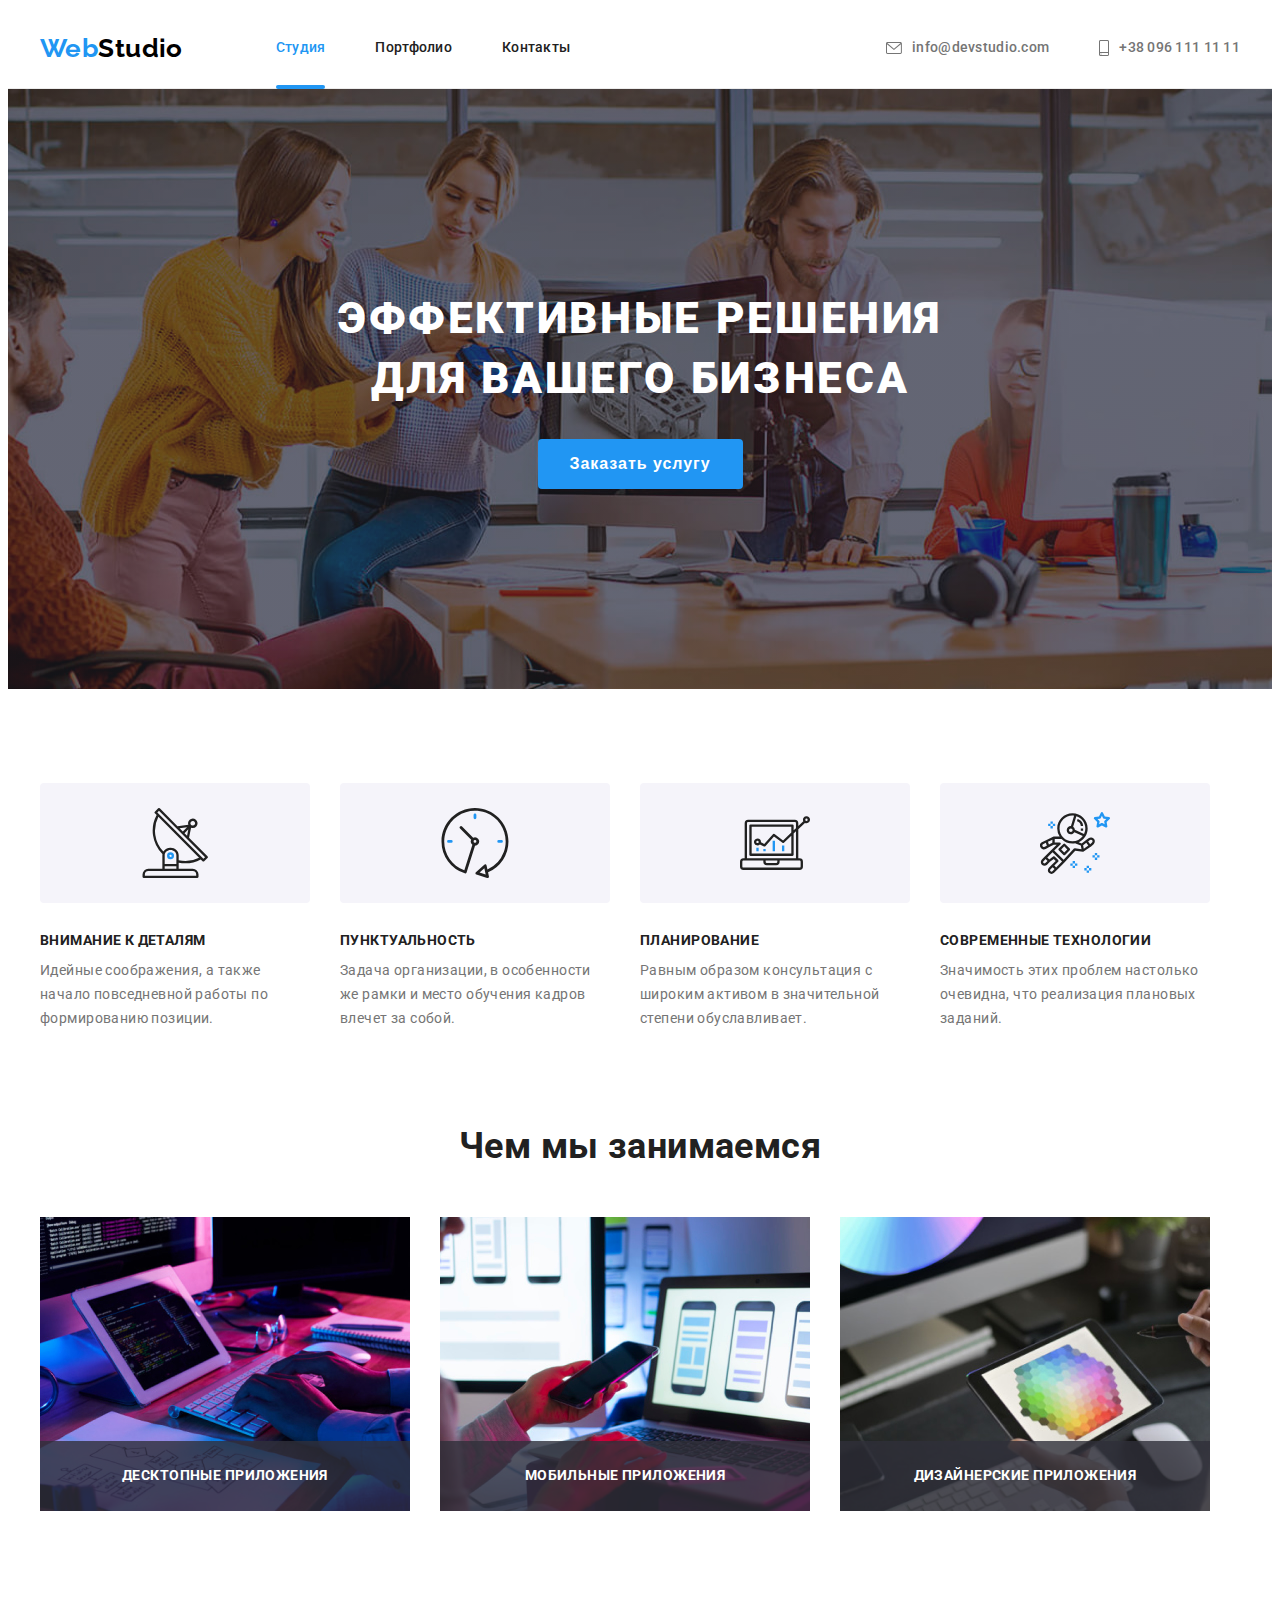
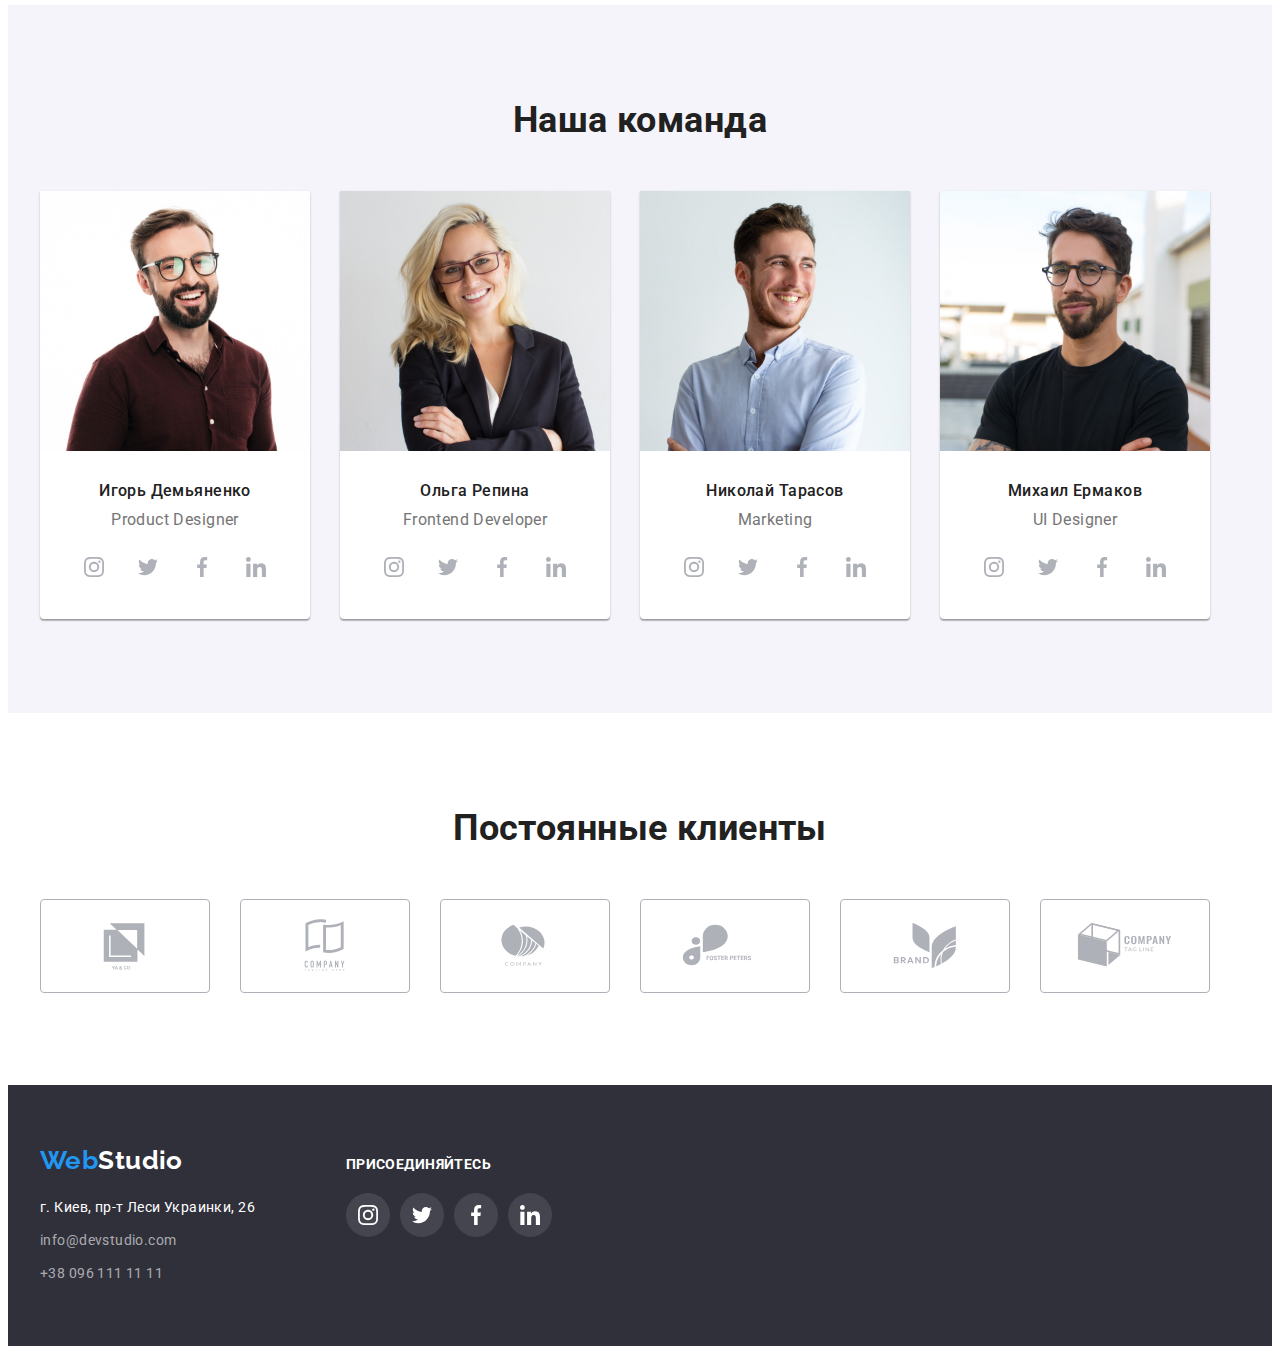
==== commit fe64b4dd: "finish" ====
--- a/index.html
+++ b/index.html
@@ -65,7 +65,7 @@
          <section class="hero">
             <div class="container">
                <h1 class="hero-title">Эффективные решения для вашего бизнеса</h1>
-               <button class="hero-button" type="button">Заказать услугу</button>
+               <button data-modal-open class="hero-button" type="button">Заказать услугу</button>
             </div>
          </section>
          <!-- features -->
@@ -136,9 +136,7 @@
                         height="294"
                         alt="Десктопные приложения"
                      />
-                     <div class="works-text">
-                        Десктопные приложения
-                     </div>
+                     <div class="works-text">Десктопные приложения</div>
                   </li>
                   <li class="works-item">
                      <img
@@ -147,9 +145,7 @@
                         height="294"
                         alt="Мобильные приложения"
                      />
-                     <div class="works-text">
-                        Мобильные приложения
-                     </div>
+                     <div class="works-text">Мобильные приложения</div>
                   </li>
                   <li class="works-item">
                      <img
@@ -158,9 +154,7 @@
                         height="294"
                         alt="Дизайнерские приложения"
                      />
-                     <div class="works-text">
-                        Дизайнерские приложения
-                     </div>
+                     <div class="works-text">Дизайнерские приложения</div>
                   </li>
                </ul>
             </div>
@@ -481,5 +475,16 @@
             </div>
          </div>
       </footer>
+      <!-- Modal form  -->
+      <div data-modal class="backdrop is-hidden">
+         <div class="modal">
+            <button data-modal-close class="modal-close-btn" type="button">
+               <svg class="modal-close-icon" width="30" height="30">
+                  <use href="./images/icons.svg#close"></use>
+               </svg>
+            </button>
+         </div>
+      </div>
+      <script src="./js/modal.js"></script>
    </body>
 </html>
--- a/css/styles.css
+++ b/css/styles.css
@@ -151,6 +151,20 @@
 .contact {
    color: var(--second-text-color);
 }
+.nav-item {
+   position: relative;
+}
+.current::after {
+   content: "";
+   display: block;
+   width: 100%;
+   height: 4px;
+   position: absolute;
+   bottom: -1px;
+
+   border-radius: 2px;
+   background-color: var(--accent-color);
+}  
 .nav-link:hover,
 .nav-link:focus,
 .contact:focus,
@@ -273,7 +287,7 @@
    position: absolute;
    bottom: 0;
    height: 70px;
-   width: 370px;
+   width: 100%;
    
    display: flex;
    align-items: center;
@@ -409,6 +423,9 @@
 .project-list {
    --items: 9;
 }
+.project-card {
+   position: relative;
+}
 .card-container {
    padding: 24px 20px;
    border-left: 1px solid #EEEEEE;
@@ -443,7 +460,33 @@
    line-height: 1.88;
    color: var(--second-text-color);
 }
-
+.project-card {
+   position: relative;
+
+}
+.card-wrapper {
+   position: relative;
+   overflow: hidden;
+}
+.project-overlay {
+   position: absolute;
+   height: 100%;
+   bottom: 0;
+   padding: 63px 24px;
+
+   text-align: center;
+   font-size: 18px;
+   line-height: 1.56;
+   color: var(--main-color);
+   background-color: rgba(33, 150, 243, 0.9);
+
+   transform: translateY(100%);
+   transition: transform 250ms cubic-bezier(0.4, 0, 0.2, 1);
+}
+.project-link:hover .project-overlay,
+.project-link:focus .project-overlay {
+   transform: translateY(0);
+}
 /* * CLIENTS  */
 .clients-title {
    margin-bottom: 50px;
@@ -553,3 +596,45 @@
 .footer-social .social-link:focus {
    background-color: var(--accent-color);
 }
+
+/* * Modal form */
+.backdrop {
+   position: fixed;
+   top: 0;
+   left: 0;
+   height: 100vh;
+   width: 100vw;
+   
+   background-color: rgba(0, 0, 0, 0.2);
+   transition-property: opacity, visability, pointer-evants;
+   transition-duration: 250ms;
+   transition-timing-function: cubic-bezier(0.4, 0, 0.2, 1);
+}
+.is-hidden {
+   opacity: 0;
+   visibility: hidden;
+   pointer-events: none;
+}
+.modal {
+   position: absolute;
+   top: 50%;
+   left: 50%;
+   width: 528px;
+   height: 581px;
+
+   border-radius: 4px;
+   background-color: #FFFFFF;
+
+   transform: translate(-50%, -50%);
+}
+.modal-close-btn {
+   position: absolute;
+   top: 1%;
+   right: 1%;
+   padding: 0;
+
+
+   border: none;
+   background-color: transparent;
+   cursor: pointer;
+}
